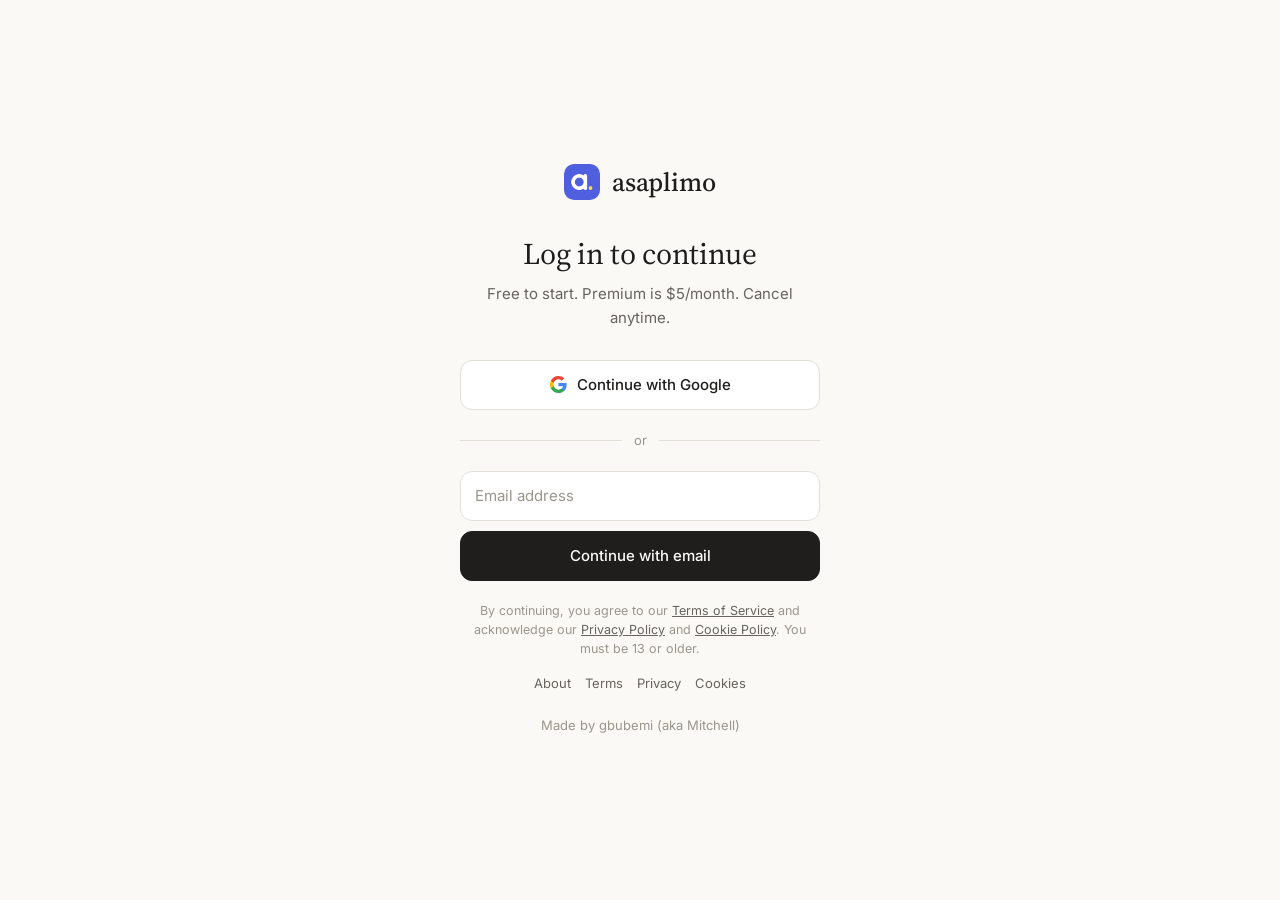
==== index.html @ 51961165 "Update subscription trial details in index.html" ====
<!DOCTYPE html>
<html lang="en">
<head>
<meta charset="UTF-8">
<meta name="viewport" content="width=device-width, initial-scale=1.0">
<title>asaplimo — log in</title>
<link rel="icon" type="image/png" href="icons/logo.png">
<link rel="stylesheet" href="https://fonts.googleapis.com/css2?family=Inter:wght@400;500;600&family=Source+Serif+4:opsz,wght@8..60,400;8..60,500&display=swap">
<script>try{var t=localStorage.getItem("asaplimo_theme");document.documentElement.setAttribute("data-theme",t||(matchMedia("(prefers-color-scheme: dark)").matches?"dark":"light"))}catch(e){}</script>
<style>
:root{--bg:#faf9f5;--panel:#fff;--hover:#ebe8df;--line:#e2dfd6;--text:#1f1e1d;--dim:#66645d;--faint:#99968d;--accent:#4f5fe0}
:root[data-theme="dark"]{--bg:#1f1f1e;--panel:#2a2a28;--hover:#313130;--line:#3a3a38;--text:#ececea;--dim:#a8a69e;--faint:#77756e;--accent:#7b88ff}
*{box-sizing:border-box;margin:0;padding:0}
body{background:var(--bg);color:var(--text);font:15px/1.6 Inter,-apple-system,"Segoe UI",sans-serif;min-height:100dvh;display:flex;align-items:center;justify-content:center;padding:24px;-webkit-font-smoothing:antialiased}
button,input{font:inherit;color:inherit}
:focus-visible{outline:2px solid var(--accent);outline-offset:2px}
.box{width:100%;max-width:360px}
.word{display:flex;align-items:center;justify-content:center;gap:12px;font:500 26px "Source Serif 4",Georgia,serif;margin-bottom:36px}.word img{border-radius:10px}
h1{font:400 30px/1.2 "Source Serif 4",Georgia,serif;text-align:center;letter-spacing:-.01em;margin-bottom:10px}
.sub{color:var(--dim);text-align:center;margin-bottom:30px}
.btn{width:100%;display:flex;align-items:center;justify-content:center;gap:10px;border:1px solid var(--line);border-radius:12px;padding:12px 14px;font-weight:500;background:var(--panel);cursor:pointer}
.btn:hover{background:var(--hover)}
.btn.primary{background:var(--text);border-color:var(--text);color:var(--bg)}
.btn.primary:hover{opacity:.88}
.btn.secondary{background:transparent;border-color:transparent;color:var(--dim)}
.divider{display:flex;align-items:center;gap:12px;margin:20px 0;color:var(--faint);font-size:13px}
.divider::before,.divider::after{content:"";flex:1;height:1px;background:var(--line)}
form{display:flex;flex-direction:column;gap:10px}
input[type="email"]{width:100%;border:1px solid var(--line);border-radius:12px;padding:12px 14px;background:var(--panel);outline:none}
input[type="email"]:focus{border-color:var(--faint)}
input::placeholder{color:var(--faint)}
.agree{color:var(--faint);font-size:12.5px;text-align:center;margin-top:20px;line-height:1.55}
.agree a,.links a{color:var(--dim);text-decoration:underline}
.agree a:hover,.links a:hover{color:var(--text)}
.links{display:flex;justify-content:center;flex-wrap:wrap;gap:4px 14px;font-size:13px;margin-top:14px}
.links a{text-decoration:none}
.links a:hover{text-decoration:underline}
.foot{color:var(--faint);font-size:13px;text-align:center;margin-top:22px}
.overlay{position:fixed;inset:0;background:rgba(0,0,0,.45);display:none;align-items:center;justify-content:center;padding:16px;z-index:50}
.overlay.active{display:flex}
.modal{width:100%;max-width:380px;border:1px solid var(--line);border-radius:18px;background:var(--panel);padding:24px}
.modal h3{font:500 22px "Source Serif 4",Georgia,serif;margin-bottom:8px}
.modal p{color:var(--dim);margin-bottom:20px}
.modal .btn{margin-bottom:8px}
.modal .small{font-size:12.5px;color:var(--faint);margin:4px 0 0;text-align:center}
.modal .small a{color:var(--dim);text-decoration:underline}
</style>
</head>
<body>
<div class="box">
  <div class="word"><img src="icons/logo.png" alt="" width="36" height="36"><span>asaplimo</span></div>
  <h1>Log in to continue</h1>
  <div class="sub">Free to start. Premium is $5/month. Cancel anytime.</div>

  <button class="btn" id="google-btn">
    <svg width="17" height="17" viewBox="0 0 24 24"><path fill="#4285F4" d="M23.52 12.27c0-.85-.08-1.67-.22-2.45H12v4.64h6.48a5.54 5.54 0 01-2.4 3.64v3h3.88c2.27-2.09 3.56-5.17 3.56-8.83z"/><path fill="#34A853" d="M12 24c3.24 0 5.96-1.07 7.96-2.9l-3.88-3c-1.08.72-2.46 1.15-4.08 1.15-3.13 0-5.78-2.11-6.73-4.96H1.26v3.11A12 12 0 0012 24z"/><path fill="#FBBC05" d="M5.27 14.29a7.2 7.2 0 010-4.58V6.6H1.26a12 12 0 000 10.8l4.01-3.11z"/><path fill="#EA4335" d="M12 4.75c1.77 0 3.35.61 4.6 1.8l3.44-3.44C17.95 1.19 15.24 0 12 0A12 12 0 001.26 6.6l4.01 3.11C6.22 6.86 8.87 4.75 12 4.75z"/></svg>
    Continue with Google
  </button>

  <div class="divider">or</div>

  <form id="email-form">
    <input id="email-input" type="email" required placeholder="Email address">
    <button type="submit" class="btn primary">Continue with email</button>
  </form>

  <div class="agree">By continuing, you agree to our <a href="terms.html">Terms of Service</a> and acknowledge our <a href="privacy.html">Privacy Policy</a> and <a href="cookies.html">Cookie Policy</a>. You must be 13 or older.</div>

  <div class="links">
    <a href="about.html">About</a>
    <a href="terms.html">Terms</a>
    <a href="privacy.html">Privacy</a>
    <a href="cookies.html">Cookies</a>
  </div>

  <div class="foot">Made by gbubemi (aka Mitchell)</div>
</div>

<div class="overlay" id="trial-overlay">
  <div class="modal">
    <h3>Continue with Google</h3>
    <p>We use your Google account to sign you in. Free accounts have limited usage. Premium is $5/month.</p>
    <button class="btn primary" id="start-trial-btn">Continue</button>
    <button class="btn secondary" id="dismiss-trial-btn">Cancel</button>
    <p class="small">By starting, you agree to the <a href="terms.html">Terms of Service</a> and <a href="privacy.html">Privacy Policy</a>.</p>
  </div>
</div>

<script>
const API_BASE = "https://frosty-moon-2b57.oakambe24fi.workers.dev";
const TOKEN_KEY = "asaplimo_session_token";

function setToken(t){ try{ localStorage.setItem(TOKEN_KEY,t); }catch(e){} }
function getToken(){ try{ return localStorage.getItem(TOKEN_KEY); }catch(e){ return null; } }

function captureTokenFromUrl(){
  const t = new URLSearchParams(location.search).get("token");
  if(t){ setToken(t); location.href = "chat.html"; }
}

async function checkSession(){
  const token = getToken();
  if(!token) return;
  try{
    const res = await fetch(API_BASE + "/api/me", { headers:{ Authorization:"Bearer "+token } });
    const data = await res.json();
    if(data.authenticated) location.href = "chat.html";
  }catch(e){}
}

document.getElementById("google-btn").addEventListener("click", () => { location.href = API_BASE + "/auth/google"; });
document.getElementById("email-form").addEventListener("submit", (e) => {
  e.preventDefault();
  document.getElementById("trial-overlay").classList.add("active");
});
document.getElementById("dismiss-trial-btn").addEventListener("click", () => {
  document.getElementById("trial-overlay").classList.remove("active");
});
document.getElementById("start-trial-btn").addEventListener("click", () => { location.href = API_BASE + "/auth/google"; });

captureTokenFromUrl();
checkSession();
</script>
</body>
</html>
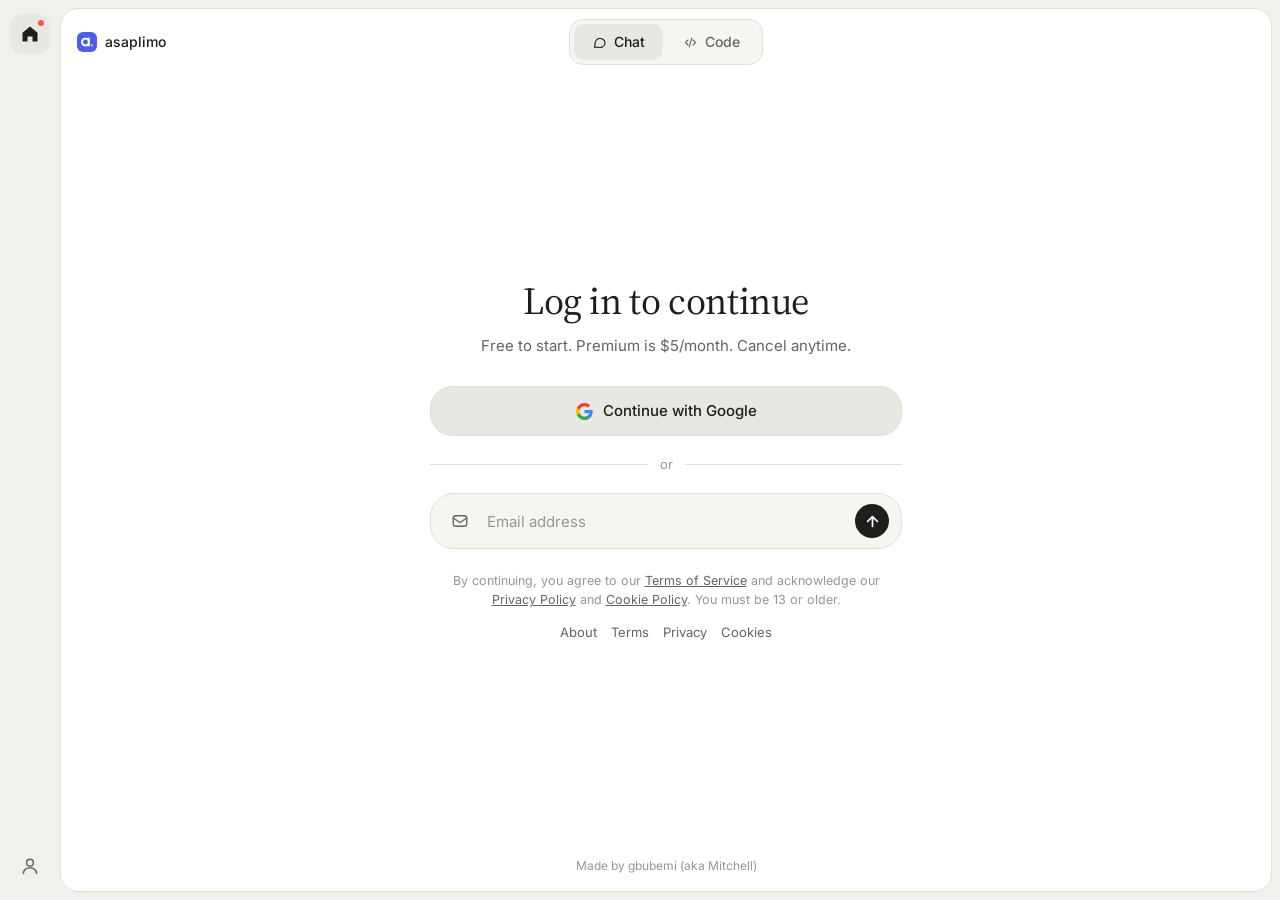
==== commit 7f4b0529: "Update index.html" ====
--- a/index.html
+++ b/index.html
@@ -2,77 +2,118 @@
 <html lang="en">
 <head>
 <meta charset="UTF-8">
-<meta name="viewport" content="width=device-width, initial-scale=1.0">
+<meta name="viewport" content="width=device-width, initial-scale=1.0, viewport-fit=cover">
 <title>asaplimo — log in</title>
 <link rel="icon" type="image/png" href="icons/logo.png">
+<link rel="apple-touch-icon" href="icons/apple-touch-icon.png">
 <link rel="stylesheet" href="https://fonts.googleapis.com/css2?family=Inter:wght@400;500;600&family=Source+Serif+4:opsz,wght@8..60,400;8..60,500&display=swap">
 <script>try{var t=localStorage.getItem("asaplimo_theme");document.documentElement.setAttribute("data-theme",t||(matchMedia("(prefers-color-scheme: dark)").matches?"dark":"light"))}catch(e){}</script>
 <style>
-:root{--bg:#faf9f5;--panel:#fff;--hover:#ebe8df;--line:#e2dfd6;--text:#1f1e1d;--dim:#66645d;--faint:#99968d;--accent:#4f5fe0}
-:root[data-theme="dark"]{--bg:#1f1f1e;--panel:#2a2a28;--hover:#313130;--line:#3a3a38;--text:#ececea;--dim:#a8a69e;--faint:#77756e;--accent:#7b88ff}
+:root{--bg:#ffffff;--rail:#f1f0ec;--panel:#f6f5f2;--hover:#e9e7e1;--line:#e2dfd6;--text:#1f1e1d;--dim:#66645d;--faint:#99968d;--accent:#4f5fe0;--dot:#e8613c}
+:root[data-theme="dark"]{--bg:#0f0f0f;--rail:#0a0a0a;--panel:#1a1a1a;--hover:#222222;--line:#262626;--text:#ececea;--dim:#a3a29c;--faint:#6f6e69;--accent:#7b88ff;--dot:#f0623c}
 *{box-sizing:border-box;margin:0;padding:0}
-body{background:var(--bg);color:var(--text);font:15px/1.6 Inter,-apple-system,"Segoe UI",sans-serif;min-height:100dvh;display:flex;align-items:center;justify-content:center;padding:24px;-webkit-font-smoothing:antialiased}
+[hidden]{display:none !important}
+body{background:var(--rail);color:var(--text);font:15px/1.6 Inter,-apple-system,"Segoe UI",sans-serif;-webkit-font-smoothing:antialiased;height:100dvh;display:flex}
 button,input{font:inherit;color:inherit}
+button{background:none;border:0;cursor:pointer}
+svg{flex-shrink:0}
 :focus-visible{outline:2px solid var(--accent);outline-offset:2px}
-.box{width:100%;max-width:360px}
-.word{display:flex;align-items:center;justify-content:center;gap:12px;font:500 26px "Source Serif 4",Georgia,serif;margin-bottom:36px}.word img{border-radius:10px}
-h1{font:400 30px/1.2 "Source Serif 4",Georgia,serif;text-align:center;letter-spacing:-.01em;margin-bottom:10px}
-.sub{color:var(--dim);text-align:center;margin-bottom:30px}
-.btn{width:100%;display:flex;align-items:center;justify-content:center;gap:10px;border:1px solid var(--line);border-radius:12px;padding:12px 14px;font-weight:500;background:var(--panel);cursor:pointer}
-.btn:hover{background:var(--hover)}
-.btn.primary{background:var(--text);border-color:var(--text);color:var(--bg)}
-.btn.primary:hover{opacity:.88}
+#rail{width:60px;display:flex;flex-direction:column;align-items:center;padding:14px 0;gap:6px;flex-shrink:0}
+.rb{position:relative;width:40px;height:40px;border-radius:12px;display:grid;place-items:center;color:var(--dim)}
+.rb:hover{background:var(--hover);color:var(--text)}
+.rb.on{background:var(--hover);color:var(--text)}
+.rb.on::after{content:"";position:absolute;top:6px;right:6px;width:6px;height:6px;border-radius:50%;background:var(--dot)}
+#rail .grow{flex:1}
+#shell{flex:1;display:flex;flex-direction:column;min-width:0;margin:8px 8px 8px 0;border:1px solid var(--line);border-radius:18px;overflow:hidden;background:var(--bg)}
+header{display:flex;align-items:center;justify-content:space-between;gap:8px;padding:10px 16px;min-height:62px}
+.crumb{display:flex;align-items:center;gap:8px;font-size:14px;color:var(--dim)}
+.crumb b{font-weight:500;color:var(--text)}
+.modes{display:flex;gap:2px;padding:4px;border-radius:14px;background:var(--panel);border:1px solid var(--line)}
+.modes span{display:flex;align-items:center;gap:7px;padding:7px 18px;border-radius:10px;color:var(--dim);font-size:14px;font-weight:500}
+.modes span.on{background:var(--hover);color:var(--text)}
+.hsp{width:90px}
+main{flex:1;overflow:auto;display:flex;flex-direction:column}
+#hello{margin:auto;padding:24px;text-align:center;width:100%;max-width:520px}
+#hello h1{font:400 38px/1.2 "Source Serif 4",Georgia,serif;letter-spacing:-.01em;margin-bottom:10px}
+.sub{color:var(--dim);margin-bottom:28px}
+#form{display:flex;align-items:flex-end;gap:8px;background:var(--panel);border:1px solid var(--line);border-radius:24px;padding:10px 12px}
+#form:focus-within{border-color:var(--faint)}
+#form .ico{width:34px;height:34px;display:grid;place-items:center;color:var(--dim)}
+#email-input{flex:1;background:none;border:0;outline:0;padding:5px 2px;min-height:30px;line-height:1.5}
+#email-input::placeholder{color:var(--faint)}
+#send{width:34px;height:34px;border-radius:50%;background:var(--text);color:var(--bg);display:grid;place-items:center;flex-shrink:0}
+.divider{display:flex;align-items:center;gap:12px;margin:18px 0;color:var(--faint);font-size:13px}
+.divider::before,.divider::after{content:"";flex:1;height:1px;background:var(--line)}
+.btn{width:100%;display:flex;align-items:center;justify-content:center;gap:10px;border:1px solid var(--line);border-radius:22px;padding:12px 14px;font-weight:500;background:var(--hover)}
+.btn:hover{background:var(--line)}
+.btn.primary{background:var(--accent);border-color:var(--accent);color:#fff}
+.btn.primary:hover{opacity:.9}
 .btn.secondary{background:transparent;border-color:transparent;color:var(--dim)}
-.divider{display:flex;align-items:center;gap:12px;margin:20px 0;color:var(--faint);font-size:13px}
-.divider::before,.divider::after{content:"";flex:1;height:1px;background:var(--line)}
-form{display:flex;flex-direction:column;gap:10px}
-input[type="email"]{width:100%;border:1px solid var(--line);border-radius:12px;padding:12px 14px;background:var(--panel);outline:none}
-input[type="email"]:focus{border-color:var(--faint)}
-input::placeholder{color:var(--faint)}
-.agree{color:var(--faint);font-size:12.5px;text-align:center;margin-top:20px;line-height:1.55}
+.agree{color:var(--faint);font-size:12.5px;margin-top:22px;line-height:1.55}
 .agree a,.links a{color:var(--dim);text-decoration:underline}
 .agree a:hover,.links a:hover{color:var(--text)}
-.links{display:flex;justify-content:center;flex-wrap:wrap;gap:4px 14px;font-size:13px;margin-top:14px}
+.links{display:flex;justify-content:center;flex-wrap:wrap;gap:4px 14px;font-size:13px;margin-top:12px}
 .links a{text-decoration:none}
 .links a:hover{text-decoration:underline}
-.foot{color:var(--faint);font-size:13px;text-align:center;margin-top:22px}
-.overlay{position:fixed;inset:0;background:rgba(0,0,0,.45);display:none;align-items:center;justify-content:center;padding:16px;z-index:50}
+.foot{display:flex;align-items:center;justify-content:center;padding:10px 18px 16px;color:var(--faint);font-size:12px}
+.overlay{position:fixed;inset:0;background:rgba(0,0,0,.6);display:none;align-items:center;justify-content:center;padding:16px;z-index:50}
 .overlay.active{display:flex}
-.modal{width:100%;max-width:380px;border:1px solid var(--line);border-radius:18px;background:var(--panel);padding:24px}
-.modal h3{font:500 22px "Source Serif 4",Georgia,serif;margin-bottom:8px}
-.modal p{color:var(--dim);margin-bottom:20px}
+.modal{width:100%;max-width:400px;background:var(--panel);border:1px solid var(--line);border-radius:20px;padding:28px 24px 18px;text-align:center;box-shadow:0 24px 80px rgba(0,0,0,.45)}
+.modal h3{font:500 24px "Source Serif 4",Georgia,serif;margin-bottom:10px}
+.modal p{color:var(--dim);font-size:14.5px;margin-bottom:16px}
 .modal .btn{margin-bottom:8px}
-.modal .small{font-size:12.5px;color:var(--faint);margin:4px 0 0;text-align:center}
+.modal .small{font-size:12.5px;color:var(--faint);margin:6px 0 0}
 .modal .small a{color:var(--dim);text-decoration:underline}
+@media(max-width:760px){
+  #rail{display:none}
+  #shell{margin:0;border:0;border-radius:0}
+  #hello h1{font-size:30px}
+  .crumb,.hsp{display:none}
+  header{justify-content:center}
+  .modes span{padding:7px 12px}
+}
 </style>
 </head>
 <body>
-<div class="box">
-  <div class="word"><img src="icons/logo.png" alt="" width="36" height="36"><span>asaplimo</span></div>
-  <h1>Log in to continue</h1>
-  <div class="sub">Free to start. Premium is $5/month. Cancel anytime.</div>
-
-  <button class="btn" id="google-btn">
-    <svg width="17" height="17" viewBox="0 0 24 24"><path fill="#4285F4" d="M23.52 12.27c0-.85-.08-1.67-.22-2.45H12v4.64h6.48a5.54 5.54 0 01-2.4 3.64v3h3.88c2.27-2.09 3.56-5.17 3.56-8.83z"/><path fill="#34A853" d="M12 24c3.24 0 5.96-1.07 7.96-2.9l-3.88-3c-1.08.72-2.46 1.15-4.08 1.15-3.13 0-5.78-2.11-6.73-4.96H1.26v3.11A12 12 0 0012 24z"/><path fill="#FBBC05" d="M5.27 14.29a7.2 7.2 0 010-4.58V6.6H1.26a12 12 0 000 10.8l4.01-3.11z"/><path fill="#EA4335" d="M12 4.75c1.77 0 3.35.61 4.6 1.8l3.44-3.44C17.95 1.19 15.24 0 12 0A12 12 0 001.26 6.6l4.01 3.11C6.22 6.86 8.87 4.75 12 4.75z"/></svg>
-    Continue with Google
-  </button>
-
-  <div class="divider">or</div>
-
-  <form id="email-form">
-    <input id="email-input" type="email" required placeholder="Email address">
-    <button type="submit" class="btn primary">Continue with email</button>
-  </form>
-
-  <div class="agree">By continuing, you agree to our <a href="terms.html">Terms of Service</a> and acknowledge our <a href="privacy.html">Privacy Policy</a> and <a href="cookies.html">Cookie Policy</a>. You must be 13 or older.</div>
-
-  <div class="links">
-    <a href="about.html">About</a>
-    <a href="terms.html">Terms</a>
-    <a href="privacy.html">Privacy</a>
-    <a href="cookies.html">Cookies</a>
-  </div>
-
+<nav id="rail">
+  <span class="rb on"><svg width="20" height="20" viewBox="0 0 24 24" fill="currentColor"><path d="M12 3l9 7.5V21h-6v-6H9v6H3V10.5z"/></svg></span>
+  <span class="grow"></span>
+  <span class="rb"><svg width="20" height="20" viewBox="0 0 24 24" fill="none" stroke="currentColor" stroke-width="1.8" stroke-linecap="round" stroke-linejoin="round"><circle cx="12" cy="8" r="4"/><path d="M4 21c0-4 3.6-7 8-7s8 3 8 7"/></svg></span>
+</nav>
+<div id="shell">
+  <header>
+    <div class="crumb"><img src="icons/logo.png" alt="" width="20" height="20" style="border-radius:6px"><b>asaplimo</b></div>
+    <div class="modes">
+      <span class="on"><svg width="15" height="15" viewBox="0 0 24 24" fill="none" stroke="currentColor" stroke-width="1.8" stroke-linecap="round" stroke-linejoin="round"><path d="M21 12a8 8 0 01-11.6 7.1L4 20l1-4.6A8 8 0 1121 12z"/></svg>Chat</span>
+      <span><svg width="15" height="15" viewBox="0 0 24 24" fill="none" stroke="currentColor" stroke-width="1.8" stroke-linecap="round" stroke-linejoin="round"><path d="M8 8l-4 4 4 4M16 8l4 4-4 4M14 5l-4 14"/></svg>Code</span>
+    </div>
+    <div class="hsp"></div>
+  </header>
+  <main>
+    <div id="hello">
+      <h1>Log in to continue</h1>
+      <div class="sub">Free to start. Premium is $5/month. Cancel anytime.</div>
+      <button class="btn" id="google-btn" type="button">
+        <svg width="17" height="17" viewBox="0 0 24 24"><path fill="#4285F4" d="M23.52 12.27c0-.85-.08-1.67-.22-2.45H12v4.64h6.48a5.54 5.54 0 01-2.4 3.64v3h3.88c2.27-2.09 3.56-5.17 3.56-8.83z"/><path fill="#34A853" d="M12 24c3.24 0 5.96-1.07 7.96-2.9l-3.88-3c-1.08.72-2.46 1.15-4.08 1.15-3.13 0-5.78-2.11-6.73-4.96H1.26v3.11A12 12 0 0012 24z"/><path fill="#FBBC05" d="M5.27 14.29a7.2 7.2 0 010-4.58V6.6H1.26a12 12 0 000 10.8l4.01-3.11z"/><path fill="#EA4335" d="M12 4.75c1.77 0 3.35.61 4.6 1.8l3.44-3.44C17.95 1.19 15.24 0 12 0A12 12 0 001.26 6.6l4.01 3.11C6.22 6.86 8.87 4.75 12 4.75z"/></svg>
+        Continue with Google
+      </button>
+      <div class="divider">or</div>
+      <form id="email-form">
+        <div id="form">
+          <span class="ico"><svg width="18" height="18" viewBox="0 0 24 24" fill="none" stroke="currentColor" stroke-width="1.8" stroke-linecap="round" stroke-linejoin="round"><rect x="3" y="5" width="18" height="14" rx="3"/><path d="M3 8l9 6 9-6"/></svg></span>
+          <input id="email-input" type="email" required placeholder="Email address">
+          <button type="submit" id="send" aria-label="Continue with email"><svg width="17" height="17" viewBox="0 0 24 24" fill="none" stroke="currentColor" stroke-width="2.4" stroke-linecap="round" stroke-linejoin="round"><path d="M12 19V5M5 12l7-7 7 7"/></svg></button>
+        </div>
+      </form>
+      <div class="agree">By continuing, you agree to our <a href="terms.html">Terms of Service</a> and acknowledge our <a href="privacy.html">Privacy Policy</a> and <a href="cookies.html">Cookie Policy</a>. You must be 13 or older.</div>
+      <div class="links">
+        <a href="about.html">About</a>
+        <a href="terms.html">Terms</a>
+        <a href="privacy.html">Privacy</a>
+        <a href="cookies.html">Cookies</a>
+      </div>
+    </div>
+  </main>
   <div class="foot">Made by gbubemi (aka Mitchell)</div>
 </div>
 
@@ -80,8 +121,8 @@
   <div class="modal">
     <h3>Continue with Google</h3>
     <p>We use your Google account to sign you in. Free accounts have limited usage. Premium is $5/month.</p>
-    <button class="btn primary" id="start-trial-btn">Continue</button>
-    <button class="btn secondary" id="dismiss-trial-btn">Cancel</button>
+    <button class="btn primary" id="start-trial-btn" type="button">Continue</button>
+    <button class="btn secondary" id="dismiss-trial-btn" type="button">Cancel</button>
     <p class="small">By starting, you agree to the <a href="terms.html">Terms of Service</a> and <a href="privacy.html">Privacy Policy</a>.</p>
   </div>
 </div>
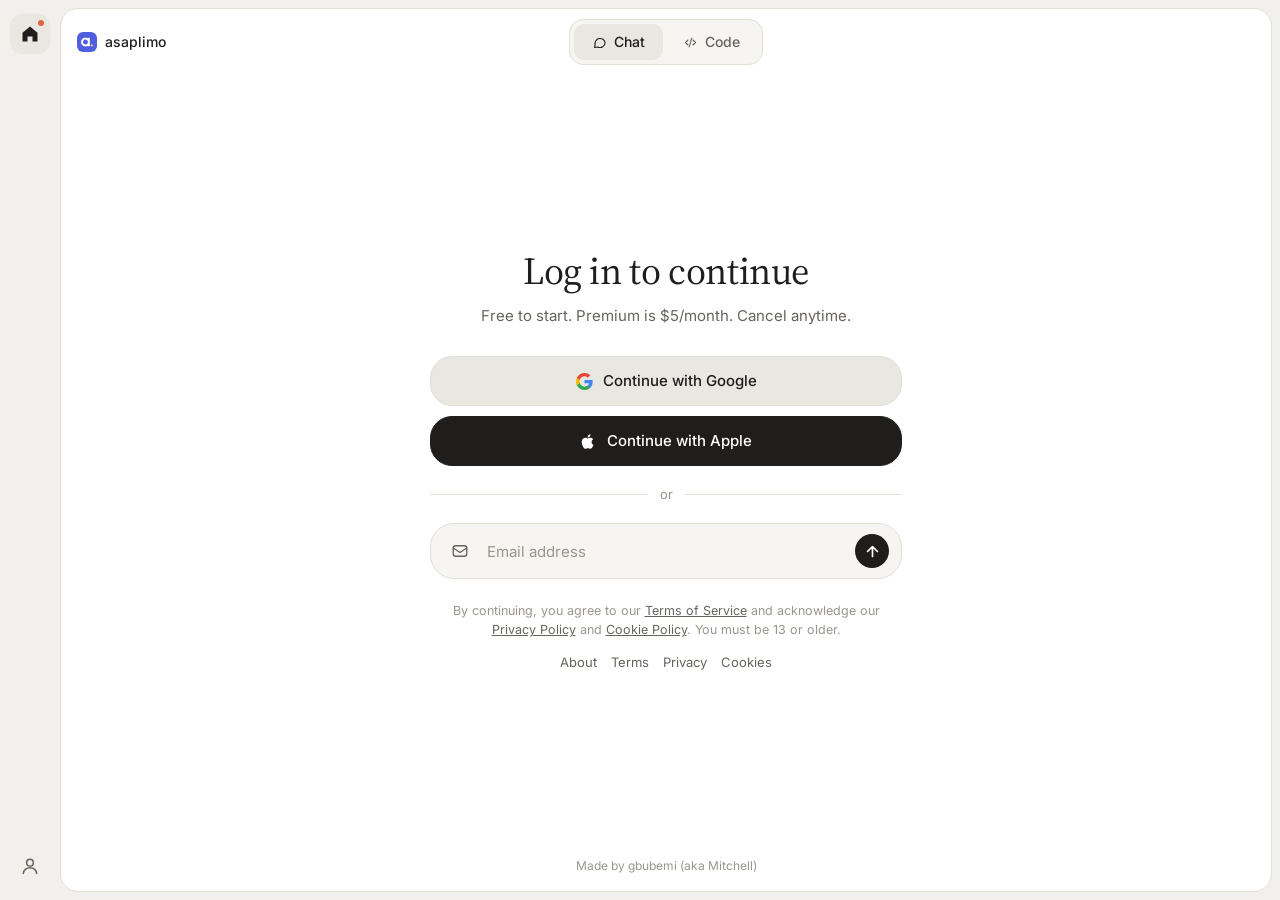
==== commit 769ea251: "Update index.html" ====
--- a/index.html
+++ b/index.html
@@ -46,7 +46,9 @@
 .divider::before,.divider::after{content:"";flex:1;height:1px;background:var(--line)}
 .btn{width:100%;display:flex;align-items:center;justify-content:center;gap:10px;border:1px solid var(--line);border-radius:22px;padding:12px 14px;font-weight:500;background:var(--hover)}
 .btn:hover{background:var(--line)}
-.btn.primary{background:var(--accent);border-color:var(--accent);color:#fff}
+.btn.primary{background:var(--text);border-color:var(--text);color:var(--bg)}
+.btn.apple{margin-top:10px;background:var(--text);border-color:var(--text);color:var(--bg)}
+.btn.apple:hover{opacity:.9}
 .btn.primary:hover{opacity:.9}
 .btn.secondary{background:transparent;border-color:transparent;color:var(--dim)}
 .agree{color:var(--faint);font-size:12.5px;margin-top:22px;line-height:1.55}
@@ -96,6 +98,10 @@
       <button class="btn" id="google-btn" type="button">
         <svg width="17" height="17" viewBox="0 0 24 24"><path fill="#4285F4" d="M23.52 12.27c0-.85-.08-1.67-.22-2.45H12v4.64h6.48a5.54 5.54 0 01-2.4 3.64v3h3.88c2.27-2.09 3.56-5.17 3.56-8.83z"/><path fill="#34A853" d="M12 24c3.24 0 5.96-1.07 7.96-2.9l-3.88-3c-1.08.72-2.46 1.15-4.08 1.15-3.13 0-5.78-2.11-6.73-4.96H1.26v3.11A12 12 0 0012 24z"/><path fill="#FBBC05" d="M5.27 14.29a7.2 7.2 0 010-4.58V6.6H1.26a12 12 0 000 10.8l4.01-3.11z"/><path fill="#EA4335" d="M12 4.75c1.77 0 3.35.61 4.6 1.8l3.44-3.44C17.95 1.19 15.24 0 12 0A12 12 0 001.26 6.6l4.01 3.11C6.22 6.86 8.87 4.75 12 4.75z"/></svg>
         Continue with Google
+      </button>
+      <button class="btn apple" id="apple-btn" type="button">
+        <svg width="17" height="17" viewBox="0 0 24 24" fill="currentColor"><path d="M16.37 12.62c-.03-2.6 2.12-3.85 2.22-3.91-1.21-1.77-3.09-2.01-3.76-2.04-1.6-.16-3.12.94-3.93.94-.81 0-2.06-.92-3.39-.89-1.74.03-3.35 1.01-4.25 2.57-1.81 3.14-.46 7.78 1.3 10.33.86 1.25 1.89 2.65 3.24 2.6 1.3-.05 1.79-.84 3.36-.84 1.57 0 2.01.84 3.38.82 1.4-.03 2.28-1.27 3.13-2.52.99-1.45 1.4-2.85 1.42-2.92-.03-.01-2.72-1.04-2.75-4.14zM13.8 4.99c.71-.87 1.2-2.07 1.07-3.27-1.03.04-2.28.69-3.02 1.55-.66.77-1.24 2-1.09 3.18 1.15.09 2.32-.58 3.04-1.46z"/></svg>
+        Continue with Apple
       </button>
       <div class="divider">or</div>
       <form id="email-form">
@@ -149,6 +155,7 @@
   }catch(e){}
 }
 
+document.getElementById("apple-btn").addEventListener("click", () => { location.href = API_BASE + "/auth/apple"; });
 document.getElementById("google-btn").addEventListener("click", () => { location.href = API_BASE + "/auth/google"; });
 document.getElementById("email-form").addEventListener("submit", (e) => {
   e.preventDefault();
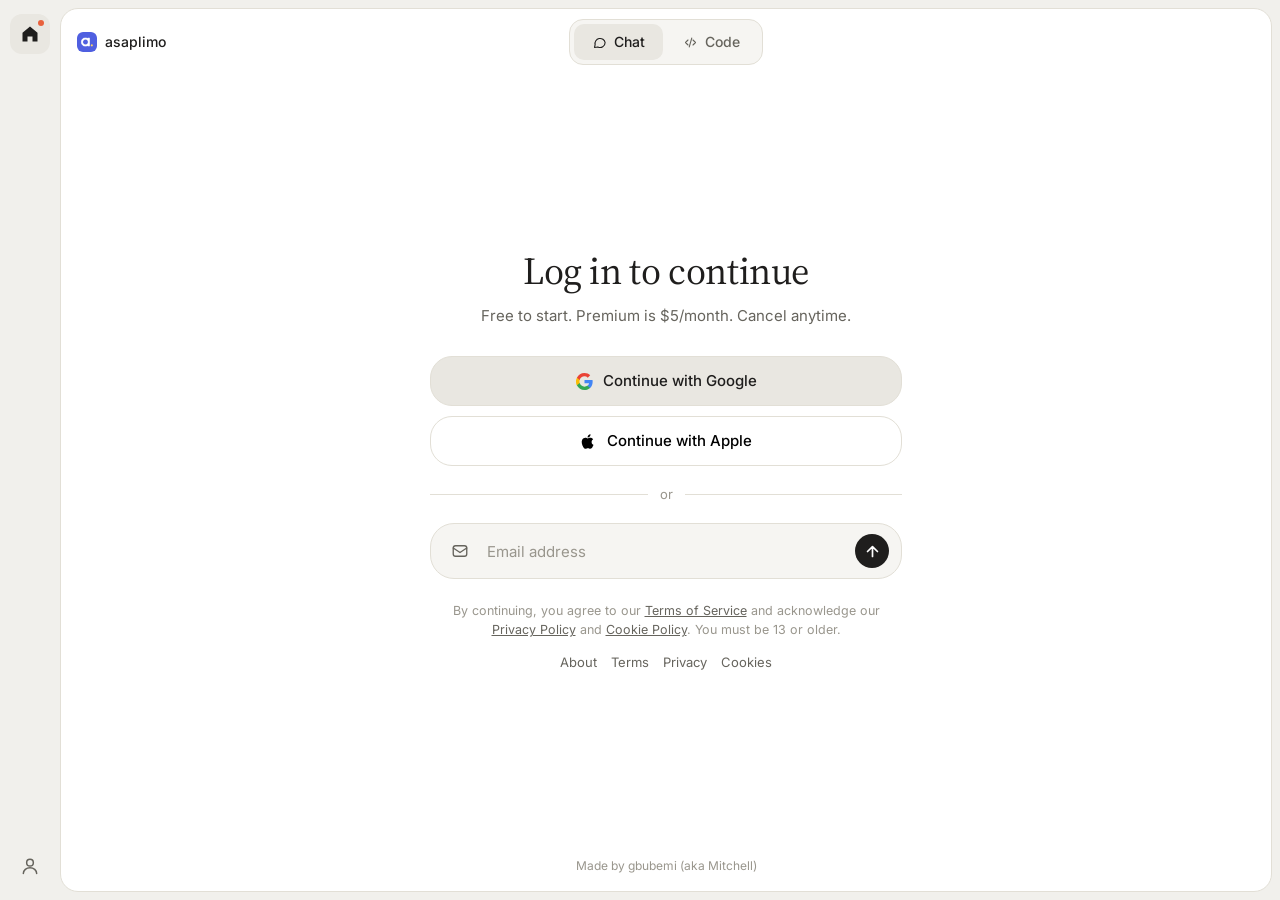
==== commit b02bc7e7: "Modify button styles in index.html Updated button styles for primary and apple variants." ====
--- a/index.html
+++ b/index.html
@@ -46,9 +46,9 @@
 .divider::before,.divider::after{content:"";flex:1;height:1px;background:var(--line)}
 .btn{width:100%;display:flex;align-items:center;justify-content:center;gap:10px;border:1px solid var(--line);border-radius:22px;padding:12px 14px;font-weight:500;background:var(--hover)}
 .btn:hover{background:var(--line)}
-.btn.primary{background:var(--text);border-color:var(--text);color:var(--bg)}
-.btn.apple{margin-top:10px;background:var(--text);border-color:var(--text);color:var(--bg)}
-.btn.apple:hover{opacity:.9}
+.btn.primary,.btn.apple{background:#fff;border-color:var(--line);color:#000}
+.btn.apple{margin-top:10px}
+.btn.primary:hover,.btn.apple:hover{background:#ececea}
 .btn.primary:hover{opacity:.9}
 .btn.secondary{background:transparent;border-color:transparent;color:var(--dim)}
 .agree{color:var(--faint);font-size:12.5px;margin-top:22px;line-height:1.55}
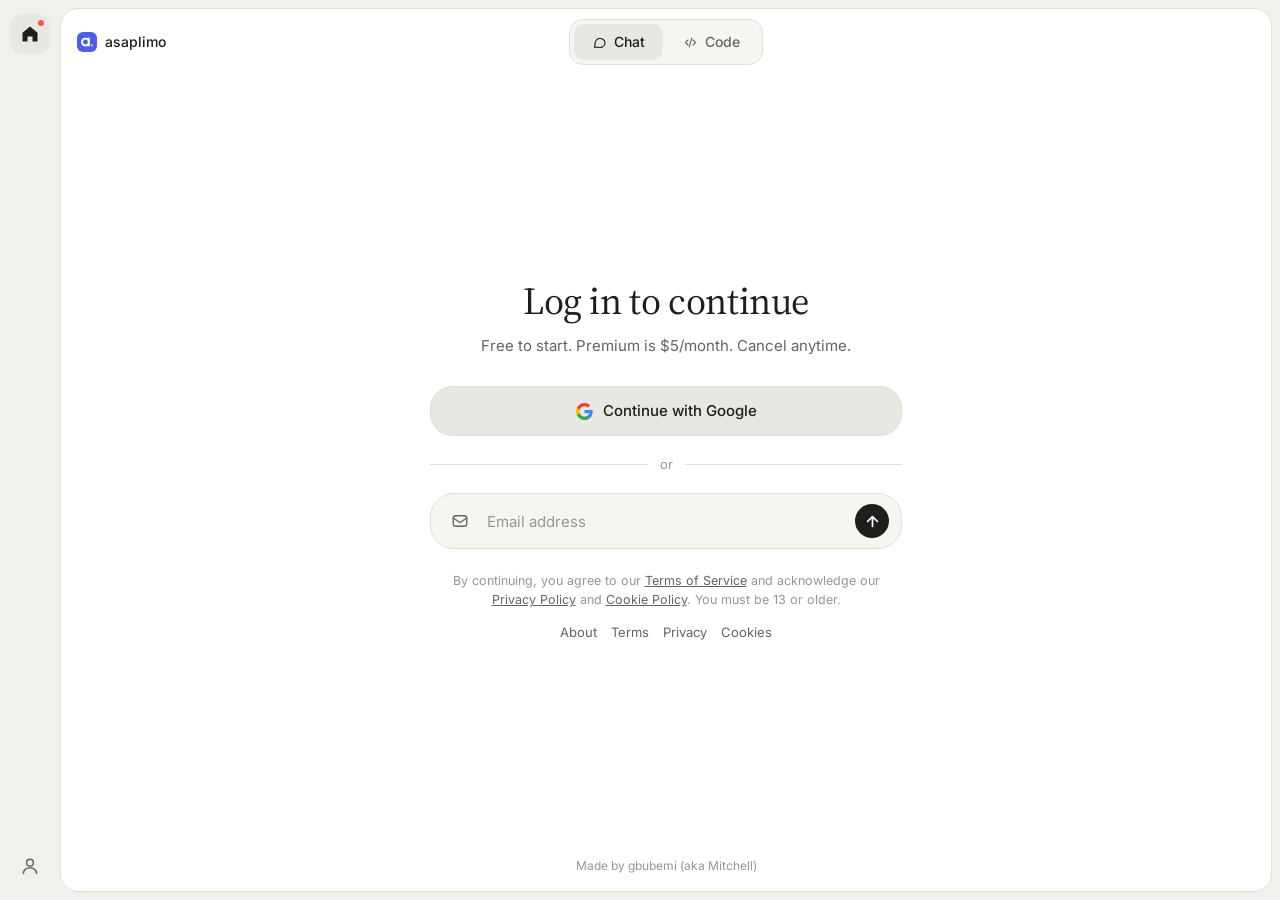
==== commit 81705eb3: "Remove Apple button from login options" ====
--- a/index.html
+++ b/index.html
@@ -46,9 +46,8 @@
 .divider::before,.divider::after{content:"";flex:1;height:1px;background:var(--line)}
 .btn{width:100%;display:flex;align-items:center;justify-content:center;gap:10px;border:1px solid var(--line);border-radius:22px;padding:12px 14px;font-weight:500;background:var(--hover)}
 .btn:hover{background:var(--line)}
-.btn.primary,.btn.apple{background:#fff;border-color:var(--line);color:#000}
-.btn.apple{margin-top:10px}
-.btn.primary:hover,.btn.apple:hover{background:#ececea}
+.btn.primary{background:#fff;border-color:var(--line);color:#000}
+.btn.primary:hover{background:#ececea}
 .btn.primary:hover{opacity:.9}
 .btn.secondary{background:transparent;border-color:transparent;color:var(--dim)}
 .agree{color:var(--faint);font-size:12.5px;margin-top:22px;line-height:1.55}
@@ -98,10 +97,6 @@
       <button class="btn" id="google-btn" type="button">
         <svg width="17" height="17" viewBox="0 0 24 24"><path fill="#4285F4" d="M23.52 12.27c0-.85-.08-1.67-.22-2.45H12v4.64h6.48a5.54 5.54 0 01-2.4 3.64v3h3.88c2.27-2.09 3.56-5.17 3.56-8.83z"/><path fill="#34A853" d="M12 24c3.24 0 5.96-1.07 7.96-2.9l-3.88-3c-1.08.72-2.46 1.15-4.08 1.15-3.13 0-5.78-2.11-6.73-4.96H1.26v3.11A12 12 0 0012 24z"/><path fill="#FBBC05" d="M5.27 14.29a7.2 7.2 0 010-4.58V6.6H1.26a12 12 0 000 10.8l4.01-3.11z"/><path fill="#EA4335" d="M12 4.75c1.77 0 3.35.61 4.6 1.8l3.44-3.44C17.95 1.19 15.24 0 12 0A12 12 0 001.26 6.6l4.01 3.11C6.22 6.86 8.87 4.75 12 4.75z"/></svg>
         Continue with Google
-      </button>
-      <button class="btn apple" id="apple-btn" type="button">
-        <svg width="17" height="17" viewBox="0 0 24 24" fill="currentColor"><path d="M16.37 12.62c-.03-2.6 2.12-3.85 2.22-3.91-1.21-1.77-3.09-2.01-3.76-2.04-1.6-.16-3.12.94-3.93.94-.81 0-2.06-.92-3.39-.89-1.74.03-3.35 1.01-4.25 2.57-1.81 3.14-.46 7.78 1.3 10.33.86 1.25 1.89 2.65 3.24 2.6 1.3-.05 1.79-.84 3.36-.84 1.57 0 2.01.84 3.38.82 1.4-.03 2.28-1.27 3.13-2.52.99-1.45 1.4-2.85 1.42-2.92-.03-.01-2.72-1.04-2.75-4.14zM13.8 4.99c.71-.87 1.2-2.07 1.07-3.27-1.03.04-2.28.69-3.02 1.55-.66.77-1.24 2-1.09 3.18 1.15.09 2.32-.58 3.04-1.46z"/></svg>
-        Continue with Apple
       </button>
       <div class="divider">or</div>
       <form id="email-form">
@@ -155,7 +150,6 @@
   }catch(e){}
 }
 
-document.getElementById("apple-btn").addEventListener("click", () => { location.href = API_BASE + "/auth/apple"; });
 document.getElementById("google-btn").addEventListener("click", () => { location.href = API_BASE + "/auth/google"; });
 document.getElementById("email-form").addEventListener("submit", (e) => {
   e.preventDefault();
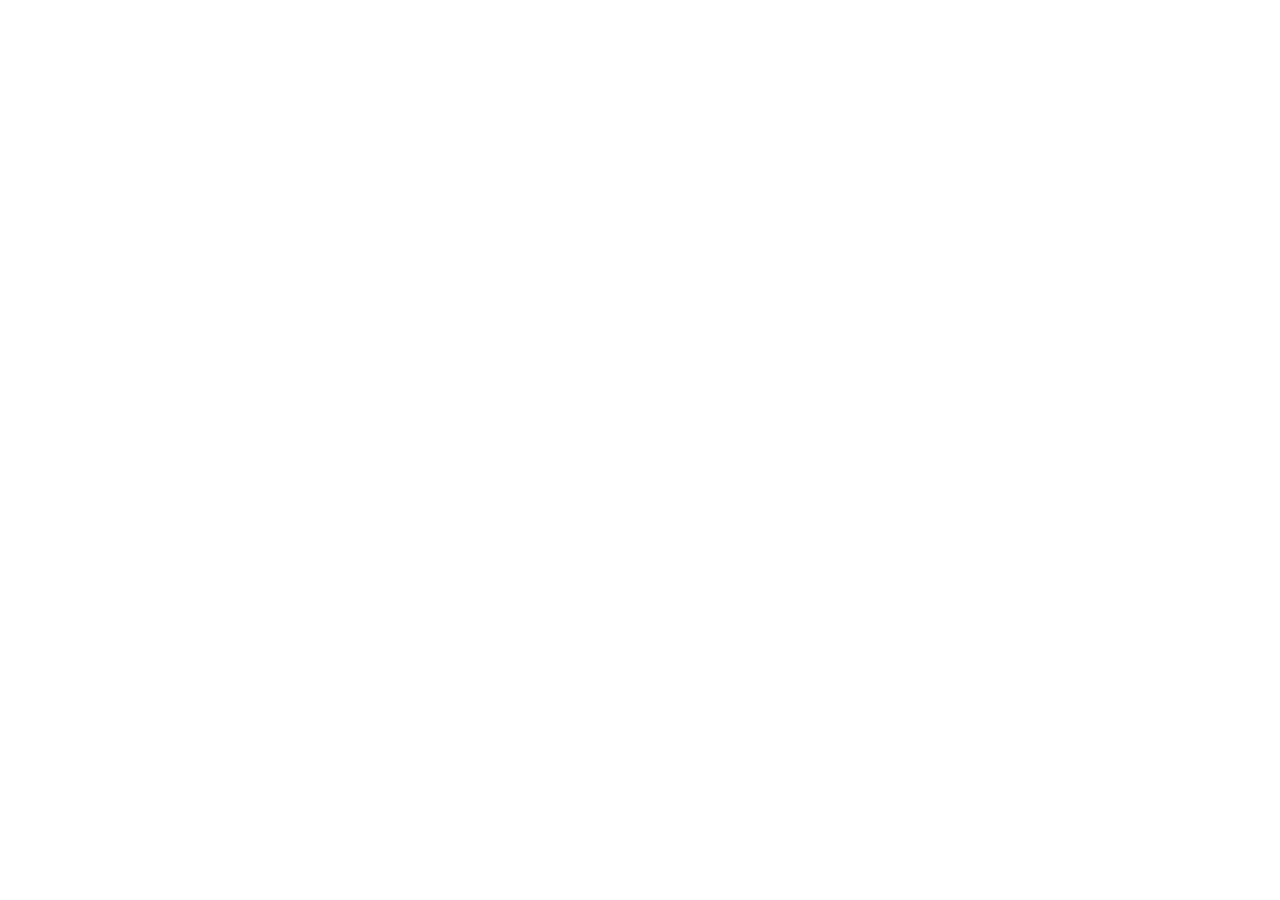
==== commit 02de4bf0: "Update index.html" ====
--- a/index.html
+++ b/index.html
@@ -8,6 +8,8 @@
 <link rel="apple-touch-icon" href="icons/apple-touch-icon.png">
 <link rel="stylesheet" href="https://fonts.googleapis.com/css2?family=Inter:wght@400;500;600&family=Source+Serif+4:opsz,wght@8..60,400;8..60,500&display=swap">
 <script>try{var t=localStorage.getItem("asaplimo_theme");document.documentElement.setAttribute("data-theme",t||(matchMedia("(prefers-color-scheme: dark)").matches?"dark":"light"))}catch(e){}</script>
+<meta http-equiv="Content-Security-Policy" content="upgrade-insecure-requests">
+<script>if(location.protocol==="http:"&&!/^(localhost|127\.0\.0\.1)$/.test(location.hostname))location.replace("https://"+location.host+location.pathname+location.search+location.hash);if(/\.html$/.test(location.pathname))history.replaceState(null,"",location.pathname.replace(/index\.html$/,"").replace(/\.html$/,"")+location.search+location.hash);</script>
 <style>
 :root{--bg:#ffffff;--rail:#f1f0ec;--panel:#f6f5f2;--hover:#e9e7e1;--line:#e2dfd6;--text:#1f1e1d;--dim:#66645d;--faint:#99968d;--accent:#4f5fe0;--dot:#e8613c}
 :root[data-theme="dark"]{--bg:#0f0f0f;--rail:#0a0a0a;--panel:#1a1a1a;--hover:#222222;--line:#262626;--text:#ececea;--dim:#a3a29c;--faint:#6f6e69;--accent:#7b88ff;--dot:#f0623c}
@@ -106,12 +108,12 @@
           <button type="submit" id="send" aria-label="Continue with email"><svg width="17" height="17" viewBox="0 0 24 24" fill="none" stroke="currentColor" stroke-width="2.4" stroke-linecap="round" stroke-linejoin="round"><path d="M12 19V5M5 12l7-7 7 7"/></svg></button>
         </div>
       </form>
-      <div class="agree">By continuing, you agree to our <a href="terms.html">Terms of Service</a> and acknowledge our <a href="privacy.html">Privacy Policy</a> and <a href="cookies.html">Cookie Policy</a>. You must be 13 or older.</div>
+      <div class="agree">By continuing, you agree to our <a href="terms">Terms of Service</a> and acknowledge our <a href="privacy">Privacy Policy</a> and <a href="cookies">Cookie Policy</a>. You must be 13 or older.</div>
       <div class="links">
-        <a href="about.html">About</a>
-        <a href="terms.html">Terms</a>
-        <a href="privacy.html">Privacy</a>
-        <a href="cookies.html">Cookies</a>
+        <a href="about">About</a>
+        <a href="terms">Terms</a>
+        <a href="privacy">Privacy</a>
+        <a href="cookies">Cookies</a>
       </div>
     </div>
   </main>
@@ -124,7 +126,7 @@
     <p>We use your Google account to sign you in. Free accounts have limited usage. Premium is $5/month.</p>
     <button class="btn primary" id="start-trial-btn" type="button">Continue</button>
     <button class="btn secondary" id="dismiss-trial-btn" type="button">Cancel</button>
-    <p class="small">By starting, you agree to the <a href="terms.html">Terms of Service</a> and <a href="privacy.html">Privacy Policy</a>.</p>
+    <p class="small">By starting, you agree to the <a href="terms">Terms of Service</a> and <a href="privacy">Privacy Policy</a>.</p>
   </div>
 </div>
 
@@ -137,7 +139,7 @@
 
 function captureTokenFromUrl(){
   const t = new URLSearchParams(location.search).get("token");
-  if(t){ setToken(t); location.href = "chat.html"; }
+  if(t){ setToken(t); location.href = "chat"; }
 }
 
 async function checkSession(){
@@ -146,7 +148,7 @@
   try{
     const res = await fetch(API_BASE + "/api/me", { headers:{ Authorization:"Bearer "+token } });
     const data = await res.json();
-    if(data.authenticated) location.href = "chat.html";
+    if(data.authenticated) location.href = "chat";
   }catch(e){}
 }
 
